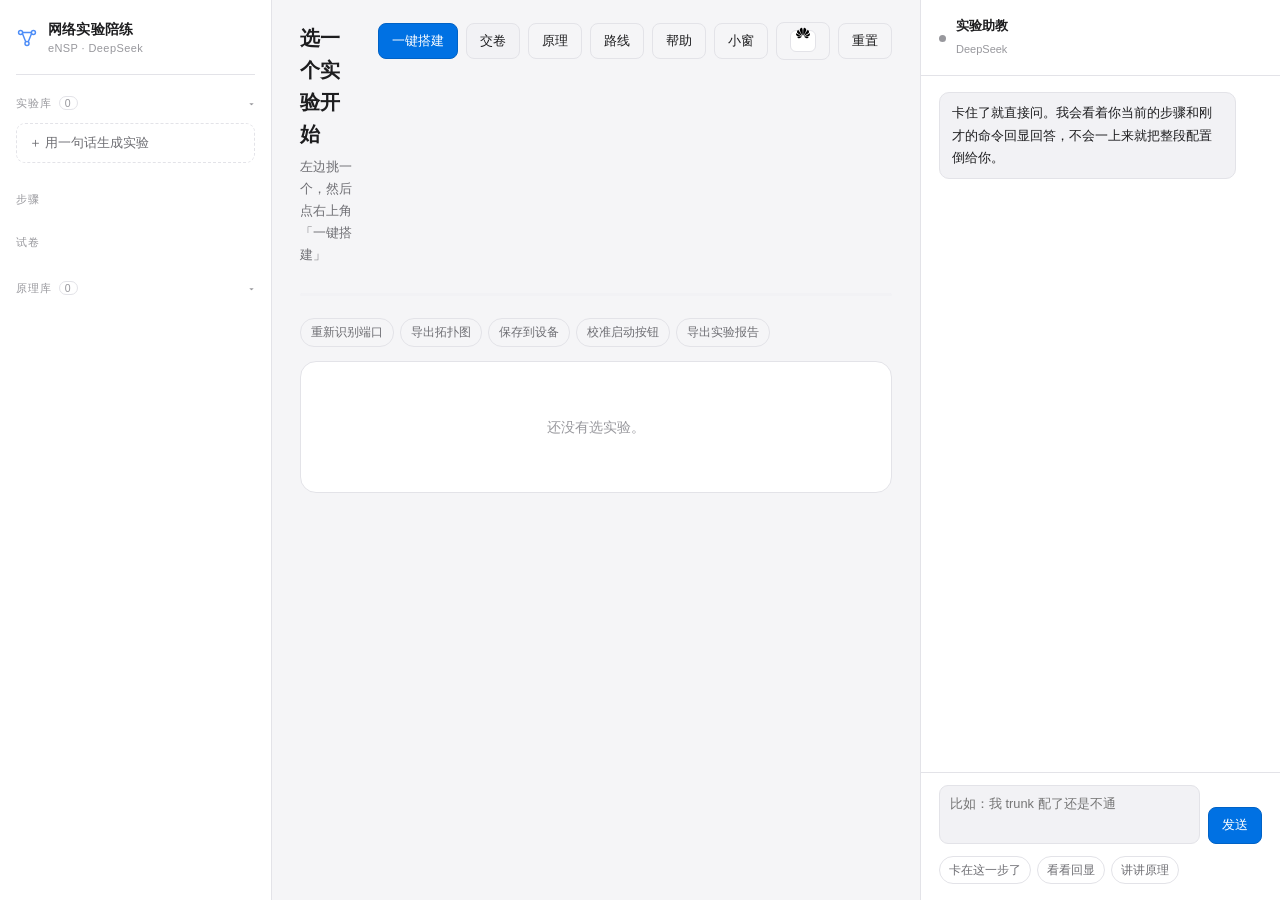
==== web/index.html @ 6971728d "网络实验陪练：AI 驱动的华为 eNSP 实验平台 - 一键搭建拓扑、分步实验、回读真机配置判分 - 命令级差异比对、AI 诊断、三级提示 - 排错实验室（故障注入 + keep 双重判定） - AI" ====
<!DOCTYPE html>
<html lang="zh-CN">
<head>
<meta charset="utf-8">
<meta name="viewport" content="width=device-width, initial-scale=1">
<title>网络实验陪练</title>
<link rel="stylesheet" href="style.css">
</head>
<body>
<div class="app">
  <aside class="side">
    <div class="brand">
      <svg width="22" height="22" viewBox="0 0 24 24" fill="none" stroke="#4d8df7" stroke-width="1.6">
        <circle cx="5" cy="6" r="2.2"/><circle cx="19" cy="6" r="2.2"/>
        <circle cx="12" cy="18" r="2.2"/>
        <path d="M7 7l3.6 9M17 7l-3.6 9M7.2 6h9.6"/>
      </svg>
      <div>
        <b>网络实验陪练</b>
        <span>eNSP · DeepSeek</span>
      </div>
    </div>

    <div class="sec sec-toggle" id="secLabs">
      <span>实验库 <b id="labCount" class="cnt">0</b></span>
      <span class="caret">▾</span>
    </div>
    <button id="btnGen" class="gen-btn">＋ 用一句话生成实验</button>
    <div id="labList" class="lab-list scroll-box"></div>

    <div class="sec">步骤</div>
    <div id="stepper" class="stepper"></div>

    <div class="sec">试卷</div>
    <div id="examBox" class="exam-box"></div>

    <div class="sec sec-toggle" id="secKb">
      <span>原理库 <b id="kbCount" class="cnt">0</b></span>
      <span class="caret">▾</span>
    </div>
    <div id="kbCatsSide" class="kb-side"></div>
  </aside>

  <main class="main">
    <header class="top">
      <div class="titles">
        <h1 id="labTitle">选一个实验开始</h1>
        <p id="labSub">左边挑一个，然后点右上角「一键搭建」</p>
        <div id="labMeta" class="meta-line"></div>
      </div>
      <div class="top-actions">
        <button id="btnBuild" class="btn primary">一键搭建</button>
        <button id="btnGrade" class="btn">交卷</button>
        <button id="btnKB" class="btn ghost" title="查底层原理（Ctrl+K）">原理</button>
        <button id="btnCourse" class="btn ghost" title="按考纲排好的十站路线">路线</button>
        <button id="btnHelp" class="btn ghost" title="使用手册">帮助</button>
        <button id="btnFloat" class="btn ghost" title="开一个贴边小窗，钉在 eNSP 旁边">小窗</button>
        <button id="btnTheme" class="btn ghost theme-btn" title="切换主题：苹果 / 华为">
          <span class="brand brand-apple"><img src="assets/apple.png" alt=""></span>
          <span class="brand brand-huawei"><img src="assets/huawei.svg" alt=""></span>
        </button>
        <button id="btnReset" class="btn ghost" title="清掉当前实验的进度和拓扑">重置</button>
      </div>
    </header>

    <div class="bar"><i id="bar"></i></div>

    <div id="devices" class="devices"></div>
    <div id="devbar" class="devbar">
      <button id="btnDiscover" class="mini">重新识别端口</button>
      <button id="btnMermaid" class="mini">导出拓扑图</button>
      <button id="btnSave" class="mini">保存到设备</button>
      <button id="btnCalib" class="mini">校准启动按钮</button>
      <button id="btnReport" class="mini">导出实验报告</button>
    </div>
    <div id="notice" class="notice hidden"></div>
    <div id="symptom" class="symptom hidden"></div>

    <section id="stepCard" class="card step-card hidden">
      <div class="step-head">
        <span id="stepNo" class="step-no">01</span>
        <div>
          <h2 id="stepTitle"></h2>
          <p id="stepBrief" class="brief"></p>
        </div>
      </div>
      <div id="stepWhy" class="why"></div>
      <div class="actions">
        <button id="btnCheck" class="btn primary">检查这一步</button>
        <button id="btnHint" class="btn">给我提示</button>
        <button id="btnDiag" class="btn">看我配到哪了</button>
        <button id="btnDiff" class="btn ghost">对比标准配置</button>
        <button id="btnAnswer" class="btn ghost">看答案</button>
        <button id="btnApply" class="btn ghost">帮我做</button>
      </div>
      <div id="hintBox" class="hint hidden"></div>
      <div id="output" class="output hidden"></div>
    </section>

    <section id="empty" class="card empty">
      <p>还没有选实验。</p>
    </section>
  </main>

  <aside class="ai">
    <div class="ai-head" id="aiHead" title="未配置时点这里填 Key">
      <span class="dot" id="aiDot"></span>
      <div>
        <b>实验助教</b>
        <span id="aiState">DeepSeek</span>
      </div>
    </div>
    <div id="chat" class="chat">
      <div class="msg bot">卡住了就直接问。我会看着你当前的步骤和刚才的命令回显回答，不会一上来就把整段配置倒给你。</div>
    </div>
    <div class="composer">
      <textarea id="input" rows="2" placeholder="比如：我 trunk 配了还是不通"></textarea>
      <button id="btnSend" class="btn primary send">发送</button>
    </div>
    <div class="quick">
      <button data-q="我卡在这一步了，帮我看看从哪下手">卡在这一步了</button>
      <button data-q="帮我看看刚才的回显，问题出在哪">看看回显</button>
      <button data-q="这一步为什么要这么做，原理讲一下">讲讲原理</button>
    </div>
  </aside>
</div>
<div id="toast" class="toast"></div>

<div id="genModal" class="modal hidden">
  <div class="modal-box">
    <div class="modal-head">
      <div>
        <h3>用一句话生成实验</h3>
        <p>说清你想练什么，我来出拓扑、拆步骤、配检查点</p>
      </div>
      <button id="genClose" class="x">×</button>
    </div>

    <div id="genForm">
      <textarea id="genBrief" rows="3" placeholder="比如：三台交换机做链路聚合，两条线捆成一条，然后验证带宽叠加"></textarea>
      <div class="chips">
        <button data-b="两台交换机做链路聚合，两边各用两条线捆成一个 Eth-Trunk，验证带宽叠加">链路聚合</button>
        <button data-b="一台三层交换机和两台接入交换机，划三个 VLAN，用 OSPF 让 VLAN 间互通">VLAN + OSPF</button>
        <button data-b="用 ACL 禁止 192.168.10.0/24 访问服务器 192.168.20.100，其他流量放行">ACL 控制</button>
        <button data-b="两台路由器做 NAT，内网 PC 用 easy-ip 出公网，再验证内网地址被转换">NAT 出网</button>
      </div>
      <div class="modal-actions">
        <button id="genGo" class="btn primary">生成实验</button>
      </div>
    </div>

    <div id="genLoading" class="hidden">
      <div class="spinner"></div>
      <p id="genStep">正在设计拓扑…</p>
    </div>

    <div id="genResult" class="hidden"></div>
    <div id="genError" class="hidden"></div>

    <div id="genRun" class="hidden">
      <div class="run-head">
        <span id="runStage">正在生成拓扑…</span>
        <span id="runCount"></span>
      </div>
      <div id="runLog" class="run-log"></div>
      <div id="runError" class="run-error hidden"></div>
      <div class="modal-actions">
        <button id="runBack" class="btn ghost">关掉</button>
        <button id="runGo" class="btn primary hidden">开始做这个</button>
      </div>
    </div>
  </div>
</div>

<div id="examModal" class="modal hidden">
  <div class="modal-box">
    <div class="modal-head">
      <div>
        <h3>组一份试卷</h3>
        <p>勾几个实验，每个做完交一次卷，分数累加成总分</p>
      </div>
      <button id="examClose" class="x">×</button>
    </div>
    <div id="examPick" class="pick"></div>
    <div class="modal-actions"><button id="examSave" class="btn primary">就这份</button></div>
  </div>
</div>

<div id="gradeModal" class="modal hidden">
  <div class="modal-box narrow">
    <div class="modal-head">
      <div>
        <h3 id="gradeTitle">成绩单</h3>
        <p id="gradeSub"></p>
      </div>
      <button id="gradeClose" class="x">×</button>
    </div>
    <div id="gradeBody"></div>
    <div class="modal-actions" id="gradeActs"></div>
  </div>
</div>

<div id="kbModal" class="modal hidden">
  <div class="modal-box kb-box">
    <div class="modal-head">
      <div>
        <h3>原理库</h3>
        <p>HCIA / HCIP / HCIE 知识点，从机制讲起，配一个生活化的比喻</p>
      </div>
      <button id="kbClose" class="x">×</button>
    </div>
    <div class="kb-add">
      <input id="kbNewTitle" placeholder="新增知识点：写个名字，例如 QinQ 双层 VLAN">
      <select id="kbNewLevel">
        <option>HCIA</option><option>HCIP</option><option>HCIE</option>
      </select>
      <select id="kbNewCat">
        <option>交换</option><option>路由</option><option>安全</option>
        <option>高可用</option><option>广域</option><option>IPv6</option><option>自动化</option>
      </select>
      <button id="kbNewGo" class="btn primary">生成入库</button>
    </div>
    <div class="kb-body">
      <div class="kb-left">
        <input id="kbQ" placeholder="搜：LSA、三次握手、VRRP 选举…">
        <div id="kbCats" class="kb-cats"></div>
        <div id="kbList" class="kb-list"></div>
      </div>
      <div id="kbDetail" class="kb-detail"><div class="kb-empty">左边选一个知识点</div></div>
    </div>
  </div>
</div>

<script src="app.js"></script>
</body>
</html>
---- web/style.css ----
/* 苹果风格：浅色、大圆角、柔阴影、细字重 */
[data-theme="apple"], :root{
  --bg:#f5f5f7; --panel:#ffffff; --panel2:#f2f2f5; --line:#e3e3e8;
  --text:#1d1d1f; --dim:#6e6e73; --faint:#98989d;
  --accent:#0071e3; --accent-bg:#0071e3; --accent-bd:#0062c6; --accent-fg:#ffffff;
  --ok:#0a8f5b; --ok-bg:#e8f7ef; --ok-bd:#bfe6d3;
  --warn:#a4630a; --warn-bg:#fdf6e7; --warn-bd:#f0dfb8; --warn-fg:#7d4c06;
  --err:#d70015; --err-bg:#fdeced; --err-bd:#f3c8cb; --err-fg:#a5000f;
  --code:#f6f6f8; --shadow:0 12px 40px rgba(0,0,0,.08);
  --r-lg:16px; --r-md:12px; --font:-apple-system,BlinkMacSystemFont,"SF Pro Text","PingFang SC","Microsoft YaHei",sans-serif;
}
/* 华为风格：深色工程感、华为红、小圆角、锐利阴影 */
[data-theme="huawei"]{
  --bg:#0b1220; --panel:#131c2c; --panel2:#1a2436; --line:#26334a;
  --text:#e9eef7; --dim:#95a3b8; --faint:#65748c;
  --accent:#e60012; --accent-bg:#c8102e; --accent-bd:#9e0c24; --accent-fg:#ffffff;
  --ok:#2fbf80; --ok-bg:#122a20; --ok-bd:#1f5340;
  --warn:#e0a03a; --warn-bg:#231a10; --warn-bd:#4a3418;
  --warn-fg:#ecc98a;
  --err:#ff5c5c; --err-bg:#2a1414; --err-bd:#5c2626; --err-fg:#ffb3b3;
  --code:#0a101c; --shadow:0 14px 44px rgba(0,0,0,.5);
  --r-lg:8px; --r-md:6px; --font:"HarmonyOS Sans","Microsoft YaHei","Segoe UI",sans-serif;
}
*{box-sizing:border-box}
html,body{height:100%}
body{
  margin:0;background:var(--bg);color:var(--text);
  font:14px/1.6 var(--font);
  -webkit-font-smoothing:antialiased
}
.theme-btn{display:inline-flex;align-items:center;justify-content:center;padding:4px 5px}
.theme-btn .brand{display:none;width:26px;height:22px;border-radius:6px;align-items:center;
  justify-content:center;transition:.15s;flex:0 0 auto}
.theme-btn .brand img{width:14px;height:14px;display:block}
[data-theme="apple"] .theme-btn .brand-huawei{display:inline-flex;background:#fff;border:1px solid var(--line)}
[data-theme="huawei"] .theme-btn .brand-apple{display:inline-flex;background:#0d0d0f;border:1px solid #2a2a2e}
.theme-btn .brand-apple img{filter:invert(1) brightness(1.4)}
.theme-btn .brand-huawei img{filter:brightness(0) saturate(0)}
button{font:inherit;color:inherit;cursor:pointer}
.hidden{display:none!important}

.app{display:grid;grid-template-columns:272px minmax(0,1fr) 360px;height:100vh}

.side{border-right:1px solid var(--line);padding:18px 16px;overflow-y:auto;background:var(--panel)}
.brand{display:flex;gap:10px;align-items:center;padding-bottom:16px;border-bottom:1px solid var(--line)}
.brand b{display:block;font-size:14px;font-weight:600;letter-spacing:.2px}
.brand span{display:block;font-size:11px;color:var(--faint);letter-spacing:.4px}

.sec{font-size:11px;color:var(--faint);letter-spacing:1.2px;margin:18px 0 8px}
.sec-toggle{display:flex;justify-content:space-between;align-items:center;cursor:pointer;
  user-select:none;padding:2px 0}
.sec-toggle:hover{color:var(--dim)}
.sec-toggle .cnt{font-weight:400;color:var(--faint);font-size:10.5px;
  border:1px solid var(--line);border-radius:9px;padding:0 5px;margin-left:2px}
.sec-toggle .caret{font-size:10px;transition:transform .18s;color:var(--faint)}
.sec-toggle.closed .caret{transform:rotate(-90deg)}
.scroll-box{max-height:38vh;overflow-y:auto;padding-right:5px;scrollbar-width:thin}
.kb-side{display:flex;flex-wrap:wrap;gap:5px;padding-bottom:6px}
.kb-side button{font-size:11px;padding:3px 9px;border-radius:12px;border:1px solid var(--line);
  background:transparent;color:var(--dim)}
.kb-side button:hover{border-color:var(--accent-bd);color:var(--text)}
.kb-side button.on{border-color:var(--accent-bd);color:var(--accent);background:var(--panel2)}

.lab-list{display:flex;flex-direction:column;gap:6px}
.lab{padding:10px 11px;border:1px solid transparent;border-radius:9px;cursor:pointer;transition:.15s;position:relative}
.lab:hover{background:var(--panel2)}
.lab.on{background:var(--panel2);border-color:var(--accent-bd)}
.lab b{display:block;font-size:13px;font-weight:500}
.lab span{display:block;font-size:11.5px;color:var(--dim);margin-top:2px}
.lab .meta{display:flex;gap:8px;align-items:center;margin-top:6px;font-size:11px;color:var(--faint)}
.lv{padding:1px 6px;border-radius:4px;border:1px solid var(--line);font-size:10.5px}
.lv.入门{color:var(--ok);border-color:var(--ok-bd)}
.lv.进阶{color:var(--warn);border-color:var(--warn-bd)}

.stepper{display:flex;flex-direction:column}
.st{display:flex;gap:10px;padding:7px 0;cursor:pointer;position:relative}
.st:not(:last-child):after{content:"";position:absolute;left:9px;top:26px;bottom:-2px;width:1px;background:var(--line)}
.st i{
  width:19px;height:19px;border-radius:50%;border:1px solid var(--line);
  display:grid;place-items:center;font-size:10.5px;font-style:normal;color:var(--faint);
  flex:0 0 auto;background:var(--bg);z-index:1
}
.st b{font-size:12.5px;font-weight:400;color:var(--dim);display:block;line-height:19px}
.st.on b{color:var(--text)}
.st.on i{border-color:var(--accent);color:var(--accent)}
.st.done i{background:var(--ok-bg);border-color:var(--ok-bd);color:var(--ok)}
.st.done b{color:var(--dim)}
.st.done i:before{content:"✓";font-size:10px}

.main{padding:22px 28px 40px;overflow-y:auto}
.top{display:flex;justify-content:space-between;gap:20px;align-items:flex-start}
.titles h1{margin:0;font-size:20px;font-weight:600;letter-spacing:.2px}
.titles p{margin:6px 0 0;color:var(--dim);font-size:13px;line-height:1.7}
.meta-line{display:flex;flex-wrap:wrap;gap:7px;align-items:center;margin-top:9px;font-size:11.5px;color:var(--faint)}
.meta-line .chip{padding:1.5px 8px;border-radius:20px;border:1px solid var(--line);color:var(--dim);font-size:11px}
.meta-line .chip.hi{border-color:var(--accent-bd);color:var(--accent)}
.meta-line .m{color:var(--faint)}
.meta-line .m.mono{font-family:ui-monospace,Consolas,monospace;letter-spacing:.5px}
.top-actions{display:flex;gap:8px;flex:0 0 auto;align-items:center}

.btn{
  padding:7px 13px;border-radius:8px;border:1px solid var(--line);
  background:var(--panel2);color:var(--text);font-size:13px;transition:.15s
}
.btn:hover{border-color:var(--accent-bd)}
.btn:disabled{opacity:.45;cursor:default}
.btn.primary{background:var(--accent-bg);border-color:var(--accent-bd);color:var(--accent-fg)}
.btn.primary:hover{filter:brightness(1.08)}
.btn.ghost{background:transparent}
.btn.icon{padding:7px 9px;line-height:1}

.bar{height:3px;background:var(--panel2);border-radius:2px;margin:18px 0 14px;overflow:hidden}
.bar i{display:block;height:100%;width:0;background:linear-gradient(90deg,var(--accent),var(--ok));transition:.4s}

.devices{display:flex;flex-wrap:wrap;gap:8px;margin-bottom:16px}
.dev{
  display:flex;align-items:center;gap:7px;padding:5px 10px;border:1px solid var(--line);
  border-radius:20px;font-size:12px;color:var(--dim);background:var(--panel)
}
.dev .d{width:6px;height:6px;border-radius:50%;background:var(--faint)}
.dev.up{color:var(--text)}
.dev.up .d{background:var(--ok);box-shadow:0 0 6px var(--ok)}
.dev small{color:var(--faint);font-size:11px}

.devbar{display:flex;gap:6px;margin:-8px 0 14px;flex-wrap:wrap}
.mini{
  font-size:11.5px;padding:4px 10px;border-radius:14px;border:1px solid var(--line);
  background:transparent;color:var(--dim)
}
.mini:hover{border-color:var(--accent-bd);color:var(--text)}

.notice{margin:-4px 0 16px;padding:9px 13px;border:1px solid var(--warn-bd);background:var(--warn-bg);
  border-radius:8px;font-size:12.3px;color:var(--warn-fg);line-height:1.7}
.notice b{color:var(--warn);font-weight:500}
.notice code{font:11.5px ui-monospace,Consolas,monospace;color:var(--dim)}
.symptom{margin:-4px 0 16px;padding:11px 14px;border:1px solid var(--err-bd);background:var(--err-bg);
  border-radius:var(--r-md);font-size:13px;color:var(--err-fg);line-height:1.8}
.symptom:before{content:"故障现象";display:block;font-size:10.5px;letter-spacing:1.4px;
  color:var(--err);opacity:.85;margin-bottom:5px}

.card{background:var(--panel);border:1px solid var(--line);border-radius:var(--r-lg);padding:18px 20px}
.empty{color:var(--faint);text-align:center;padding:40px}

.step-head{display:flex;gap:12px}
.step-no{
  font:600 12px/1 ui-monospace,Consolas,monospace;color:var(--accent);
  border:1px solid var(--accent-bd);border-radius:6px;padding:5px 7px;height:24px
}
.step-head h2{margin:0;font-size:17px;font-weight:600;line-height:1.5}
.brief{margin:8px 0 0;color:var(--dim);font-size:13.5px;line-height:1.8}
.why{margin-top:14px;padding:11px 13px;background:var(--panel2);border-left:2px solid var(--accent-bd);
  border-radius:0 8px 8px 0;color:var(--dim);font-size:13px;line-height:1.85}
.why:before{content:"为什么 ";color:var(--faint);font-size:11.5px;letter-spacing:1px}

.actions{display:flex;gap:8px;margin-top:16px;flex-wrap:wrap}
.hint{margin-top:14px;padding:12px 14px;background:var(--warn-bg);border:1px solid var(--warn-bd);
  border-radius:9px;color:var(--warn-fg);font-size:12.5px;white-space:pre-wrap;line-height:1.75}
.hint .lv{color:var(--warn);margin-right:6px;border-color:var(--warn-bd)}

.output{margin-top:14px}
.res{display:flex;gap:9px;padding:8px 0;border-top:1px solid var(--line);font-size:12.5px}
.res .ic{width:15px;flex:0 0 auto;font-weight:700}
.res.pass .ic{color:var(--ok)}
.res.fail .ic{color:var(--err)}
.res b{font-weight:500;color:var(--text)}
.res code{color:var(--dim);font:11.5px ui-monospace,Consolas,monospace;margin-left:6px}
.raw{
  margin-top:8px;background:var(--code);border:1px solid var(--line);border-radius:8px;
  padding:10px 12px;font:12px/1.65 ui-monospace,Consolas,monospace;color:var(--dim);
  white-space:pre-wrap;max-height:280px;overflow:auto
}
.next-bar{margin-top:16px;display:flex;justify-content:space-between;align-items:center;gap:14px;
  padding:12px 14px;background:var(--ok-bg);border:1px solid var(--ok-bd);border-radius:9px}
.next-bar .ok-line{color:var(--ok);font-size:13px;font-weight:500}
.next-bar .next-hint{color:var(--dim);font-size:12.2px;margin-top:3px}
.diff-box{margin-bottom:14px;padding:11px 14px;background:var(--panel2);border:1px solid var(--line);
  border-radius:9px;font-size:12.4px;line-height:1.85}
.diff-dev{color:var(--text);font-weight:500;margin-top:6px}
.diff-dev:first-child{margin-top:0}
.diff-miss{color:var(--err);font-family:ui-monospace,Consolas,monospace;font-size:11.8px;padding-left:12px}
.diff-extra{color:var(--warn);font-family:ui-monospace,Consolas,monospace;font-size:11.8px;padding-left:12px}
.diff-ok{color:var(--ok);font-size:11.8px;padding-left:12px}
.ans{margin-top:10px;font:12px/1.7 ui-monospace,Consolas,monospace;color:var(--dim);
  background:var(--code);border:1px solid var(--line);border-radius:8px;padding:10px 12px;white-space:pre-wrap}
.diag{margin-top:10px;padding:12px 14px;background:var(--panel2);border:1px solid var(--accent-bd);
  border-left:2px solid var(--accent);border-radius:0 8px 8px 0;font-size:12.8px;line-height:1.85;
  white-space:pre-wrap;color:var(--text)}
.ans-block{margin-top:12px}
.ans-head{display:flex;justify-content:space-between;align-items:center;margin-bottom:6px;
  font-size:12.5px;color:var(--dim)}
.ans-head b{font-weight:500;color:var(--text)}
.ans-head .mini{padding:2px 9px;font-size:11px}

.ai{border-left:1px solid var(--line);background:var(--panel);display:flex;flex-direction:column;min-height:0}
.ai-head{display:flex;gap:10px;align-items:center;padding:16px 18px;border-bottom:1px solid var(--line);cursor:pointer}
.ai-head b{display:block;font-size:13px;font-weight:600}
.ai-head span{font-size:11px;color:var(--faint)}
.dot{width:7px;height:7px;border-radius:50%;background:var(--faint);margin-top:2px}
.dot.on{background:var(--ok);box-shadow:0 0 6px var(--ok)}
.dot.off{background:var(--warn)}

.chat{flex:1;overflow-y:auto;padding:16px 18px;display:flex;flex-direction:column;gap:10px;min-height:0}
.msg{max-width:92%;padding:9px 12px;border-radius:10px;font-size:12.8px;white-space:pre-wrap;line-height:1.75}
.msg.bot{background:var(--panel2);color:var(--text);align-self:flex-start;border:1px solid var(--line)}
.msg.me{background:var(--accent-bg);color:var(--accent-fg);align-self:flex-end}
.msg.err{background:var(--err-bg);border-color:var(--err-bd);color:var(--err-fg)}

.composer{display:flex;gap:8px;padding:12px 18px;border-top:1px solid var(--line)}
.composer textarea{
  flex:1;resize:none;background:var(--panel2);border:1px solid var(--line);border-radius:9px;
  color:var(--text);padding:8px 10px;font:inherit;font-size:12.8px;outline:none
}
.composer textarea:focus{border-color:var(--accent-bd)}
.send{align-self:flex-end;flex:0 0 auto}
.quick{display:flex;gap:6px;padding:0 18px 16px;flex-wrap:wrap}
.quick button{
  font-size:11.5px;padding:4px 9px;border-radius:14px;border:1px solid var(--line);
  background:transparent;color:var(--dim)
}
.quick button:hover{border-color:var(--accent-bd);color:var(--text)}

.toast{
  position:fixed;left:50%;bottom:32px;transform:translate(-50%,20px);opacity:0;
  background:var(--panel);border:1px solid var(--line);padding:9px 16px;border-radius:9px;
  font-size:12.5px;transition:.25s;pointer-events:none;z-index:60;box-shadow:var(--shadow)
}
.toast.on{opacity:1;transform:translate(-50%,0)}

.gen-btn{
  width:100%;margin:0 0 10px;padding:9px 12px;border-radius:9px;font-size:12.5px;
  border:1px dashed var(--line);background:transparent;color:var(--dim);text-align:left;transition:.15s
}
.gen-btn:hover{border-color:var(--accent-bd);color:var(--text);background:var(--panel2)}

.lab .tag{
  font-size:9.5px;padding:1px 5px;border-radius:3px;background:var(--panel2);color:var(--accent);
  border:1px solid var(--accent-bd);letter-spacing:.5px;margin-left:4px
}
.lab .tag.ok{background:var(--ok-bg);color:var(--ok);border-color:var(--ok-bd)}
.lab .del{
  position:absolute;right:8px;top:8px;width:16px;height:16px;line-height:14px;text-align:center;
  border-radius:4px;color:var(--faint);font-size:13px;opacity:0
}
.lab:hover .del{opacity:1}
.lab .del:hover{background:var(--err-bg);color:var(--err)}

.modal{position:fixed;inset:0;background:rgba(8,12,18,.62);display:grid;place-items:center;z-index:50;padding:24px}
[data-theme="light"] .modal{background:rgba(30,40,55,.35)}
.modal-box{
  width:640px;max-width:100%;max-height:84vh;overflow-y:auto;background:var(--panel);
  border:1px solid var(--line);border-radius:var(--r-lg);padding:20px 22px 18px;box-shadow:var(--shadow)
}
.modal-box.narrow{width:480px}
.modal-head{display:flex;justify-content:space-between;align-items:flex-start;gap:12px;margin-bottom:14px}
.modal-head h3{margin:0;font-size:15px;font-weight:600}
.modal-head p{margin:4px 0 0;color:var(--dim);font-size:12.3px}
.x{background:transparent;border:none;color:var(--faint);font-size:20px;line-height:1;padding:2px 6px;border-radius:6px}
.x:hover{background:var(--panel2);color:var(--text)}
#genBrief{
  width:100%;background:var(--panel2);border:1px solid var(--line);border-radius:9px;
  color:var(--text);padding:10px 12px;font:inherit;font-size:13px;resize:vertical;outline:none
}
#genBrief:focus{border-color:var(--accent-bd)}
.chips{display:flex;flex-wrap:wrap;gap:6px;margin-top:10px}
.chips button{
  font-size:11.5px;padding:4px 10px;border-radius:14px;border:1px solid var(--line);
  background:transparent;color:var(--dim)
}
.chips button:hover{border-color:var(--accent-bd);color:var(--text)}
.modal-actions{display:flex;justify-content:flex-end;gap:8px;margin-top:16px;flex-wrap:wrap}

#genLoading{display:flex;gap:12px;align-items:center;padding:16px 4px;color:var(--dim);font-size:12.8px}
.spinner{
  width:16px;height:16px;border:2px solid var(--line);border-top-color:var(--accent);
  border-radius:50%;animation:spin .8s linear infinite;flex:0 0 auto
}
@keyframes spin{to{transform:rotate(360deg)}}

.gr-title{font-size:15px;font-weight:600}
.gr-sub{color:var(--dim);font-size:12.5px;margin-top:4px}
.gr-sec{font-size:11px;color:var(--faint);letter-spacing:1.2px;margin:16px 0 8px}
.gr-devs{display:flex;flex-wrap:wrap;gap:6px}
.gr-dev{font-size:11.5px;padding:3px 9px;border:1px solid var(--line);border-radius:14px;color:var(--dim)}
.gr-dev b{color:var(--text);font-weight:500}
.gr-step{display:flex;gap:9px;padding:6px 0;font-size:12.5px;border-top:1px solid var(--line)}
.gr-step i{font-style:normal;color:var(--accent);font:600 11px ui-monospace,Consolas,monospace;width:20px;flex:0 0 auto;padding-top:2px}
.gr-step span{color:var(--text)}
.gr-step small{display:block;color:var(--faint);font-size:11.5px}
#genError{padding:12px 14px;background:var(--err-bg);border:1px solid var(--err-bd);border-radius:9px;
  color:var(--err-fg);font-size:12.5px;white-space:pre-wrap;line-height:1.7}

.run-head{display:flex;justify-content:space-between;align-items:center;font-size:12.5px;
  color:var(--dim);margin-bottom:10px}
.run-head span:first-child{color:var(--text)}
.run-log{background:var(--code);border:1px solid var(--line);border-radius:9px;padding:10px 12px;
  font:12px/1.8 ui-monospace,Consolas,monospace;color:var(--dim);max-height:300px;overflow:auto;
  white-space:pre-wrap}
.run-error{margin-top:10px;padding:10px 12px;background:var(--err-bg);border:1px solid var(--err-bd);
  border-radius:9px;color:var(--err-fg);font-size:12.3px}

.pick{display:flex;flex-direction:column;gap:2px;max-height:46vh;overflow:auto}
.pick label{display:flex;gap:9px;align-items:flex-start;padding:9px 10px;border-radius:8px;cursor:pointer}
.pick label:hover{background:var(--panel2)}
.pick input{margin-top:3px;accent-color:var(--accent)}
.pick b{font-size:12.8px;font-weight:500;display:block}
.pick small{color:var(--faint);font-size:11.5px}

.exam-box{display:flex;flex-direction:column;gap:4px}
.exam-row{display:flex;justify-content:space-between;gap:8px;padding:6px 8px;border-radius:7px;
  font-size:12px;cursor:pointer;color:var(--dim)}
.exam-row:hover{background:var(--panel2);color:var(--text)}
.exam-row b{font-weight:500;color:var(--text)}
.exam-row b.na{color:var(--faint);font-weight:400}
.exam-total{margin-top:6px;padding:8px 9px;border-top:1px solid var(--line);font-size:12px;color:var(--dim)}
.exam-total b{color:var(--ok);font-size:14px;font-weight:600}

.g-score{display:flex;align-items:baseline;gap:10px;margin:6px 0 16px}
.g-score .n{font:600 40px/1 -apple-system,"Segoe UI",sans-serif;color:var(--ok)}
.g-score .n.bad{color:var(--err)}
.g-score .u{color:var(--faint);font-size:12.5px}
.g-score .lv{margin-left:auto;font-size:12px;padding:3px 10px;border-radius:12px;
  border:1px solid var(--line);color:var(--dim)}
.g-row{display:flex;gap:10px;padding:8px 0;border-top:1px solid var(--line);font-size:12.5px}
.g-row .idx{color:var(--accent);font:600 11px ui-monospace,Consolas,monospace;width:18px;flex:0 0 auto}
.g-row .t{flex:1;color:var(--text)}
.g-row .t small{display:block;color:var(--err);font-size:11px;margin-top:2px}
.g-row .s{color:var(--text);font-weight:500;flex:0 0 auto}
.g-row .s.zero{color:var(--err)}

::-webkit-scrollbar{width:9px;height:9px}::-webkit-scrollbar-thumb{background:var(--line);border-radius:5px}
::-webkit-scrollbar-track{background:transparent}

.kb-box{width:1000px;height:84vh;display:flex;flex-direction:column;padding-bottom:12px}
.kb-body{display:grid;grid-template-columns:290px minmax(0,1fr);gap:16px;flex:1;min-height:0}
.kb-add{display:flex;gap:8px;margin-bottom:13px;align-items:center}
.kb-add input{flex:1;background:var(--panel2);border:1px solid var(--line);border-radius:8px;
  color:var(--text);padding:7px 11px;font:inherit;font-size:12.5px;outline:none}
.kb-add input:focus{border-color:var(--accent-bd)}
.kb-add select{background:var(--panel2);border:1px solid var(--line);border-radius:8px;
  color:var(--dim);padding:7px 6px;font-size:12px;outline:none}
.kb-add .btn{padding:7px 14px;font-size:12.5px}
.kb-left{display:flex;flex-direction:column;min-height:0;border-right:1px solid var(--line);padding-right:14px}
#kbQ{width:100%;background:var(--panel2);border:1px solid var(--line);border-radius:8px;
  color:var(--text);padding:8px 11px;font:inherit;font-size:12.8px;outline:none}
#kbQ:focus{border-color:var(--accent-bd)}
.kb-cats{display:flex;flex-wrap:wrap;gap:5px;margin:9px 0}
.kb-cats button{font-size:11px;padding:2.5px 9px;border-radius:12px;border:1px solid var(--line);
  background:transparent;color:var(--dim)}
.kb-cats button.on{border-color:var(--accent-bd);color:var(--accent);background:var(--panel2)}
.kb-list{flex:1;overflow-y:auto;display:flex;flex-direction:column;gap:2px}
.kb-item{padding:8px 10px;border-radius:8px;cursor:pointer;border:1px solid transparent}
.kb-item:hover{background:var(--panel2)}
.kb-item.on{background:var(--panel2);border-color:var(--accent-bd)}
.kb-item b{display:block;font-size:12.8px;font-weight:500}
.kb-item span{display:block;font-size:11.5px;color:var(--faint);margin-top:2px;
  overflow:hidden;text-overflow:ellipsis;white-space:nowrap}
.kb-lv{font-size:9.5px;padding:0 5px;border-radius:3px;border:1px solid var(--line);
  color:var(--faint);margin-left:5px;vertical-align:middle}
.kb-lv.HCIA{color:var(--ok);border-color:var(--ok-bd)}
.kb-lv.HCIP{color:var(--accent);border-color:var(--accent-bd)}
.kb-lv.HCIE{color:var(--warn);border-color:var(--warn-bd)}
.kb-detail{overflow-y:auto;padding-right:8px;min-height:0}
.kb-empty{color:var(--faint);text-align:center;padding:60px 0;font-size:13px}
.kb-h1{font-size:18px;font-weight:600;margin:0 0 6px}
.kb-one{color:var(--dim);font-size:13px;margin-bottom:14px}
.kb-analogy{background:var(--panel2);border:1px solid var(--line);border-radius:9px;
  padding:11px 14px;font-size:13px;line-height:1.9;color:var(--text);margin-bottom:16px}
.kb-analogy:before{content:"打个比方";display:block;font-size:11px;color:var(--faint);
  letter-spacing:1px;margin-bottom:6px}
.kb-md{font-size:13.2px;line-height:1.95;color:var(--text)}
.kb-md h3{font-size:14.5px;font-weight:600;margin:18px 0 8px}
.kb-md h4{font-size:13.5px;font-weight:600;margin:14px 0 6px;color:var(--dim)}
.kb-md p{margin:8px 0}
.kb-md ul{margin:8px 0;padding-left:18px}
.kb-md li{margin:4px 0}
.kb-md code{background:var(--code);border:1px solid var(--line);border-radius:4px;
  padding:1px 5px;font:12px ui-monospace,Consolas,monospace;color:var(--accent)}
.kb-md b{font-weight:600}
.kb-sec{margin-top:20px;padding-top:14px;border-top:1px solid var(--line)}
.kb-sec h5{margin:0 0 8px;font-size:11px;letter-spacing:1.2px;color:var(--faint);font-weight:400}
.kb-cmds{display:flex;flex-direction:column;gap:5px}
.kb-cmds code{background:var(--code);border:1px solid var(--line);border-radius:6px;
  padding:6px 10px;font:12px ui-monospace,Consolas,monospace;color:var(--dim);display:block}
.kb-pit{display:flex;gap:8px;font-size:12.8px;color:var(--dim);padding:3px 0;line-height:1.7}
.kb-pit i{color:var(--warn);font-style:normal}
.kb-qa{border-left:2px solid var(--accent-bd);padding:2px 0 2px 12px;margin-bottom:12px}
.kb-qa b{display:block;font-size:13px;font-weight:500;margin-bottom:4px}
.kb-qa span{font-size:12.8px;color:var(--dim);line-height:1.8}
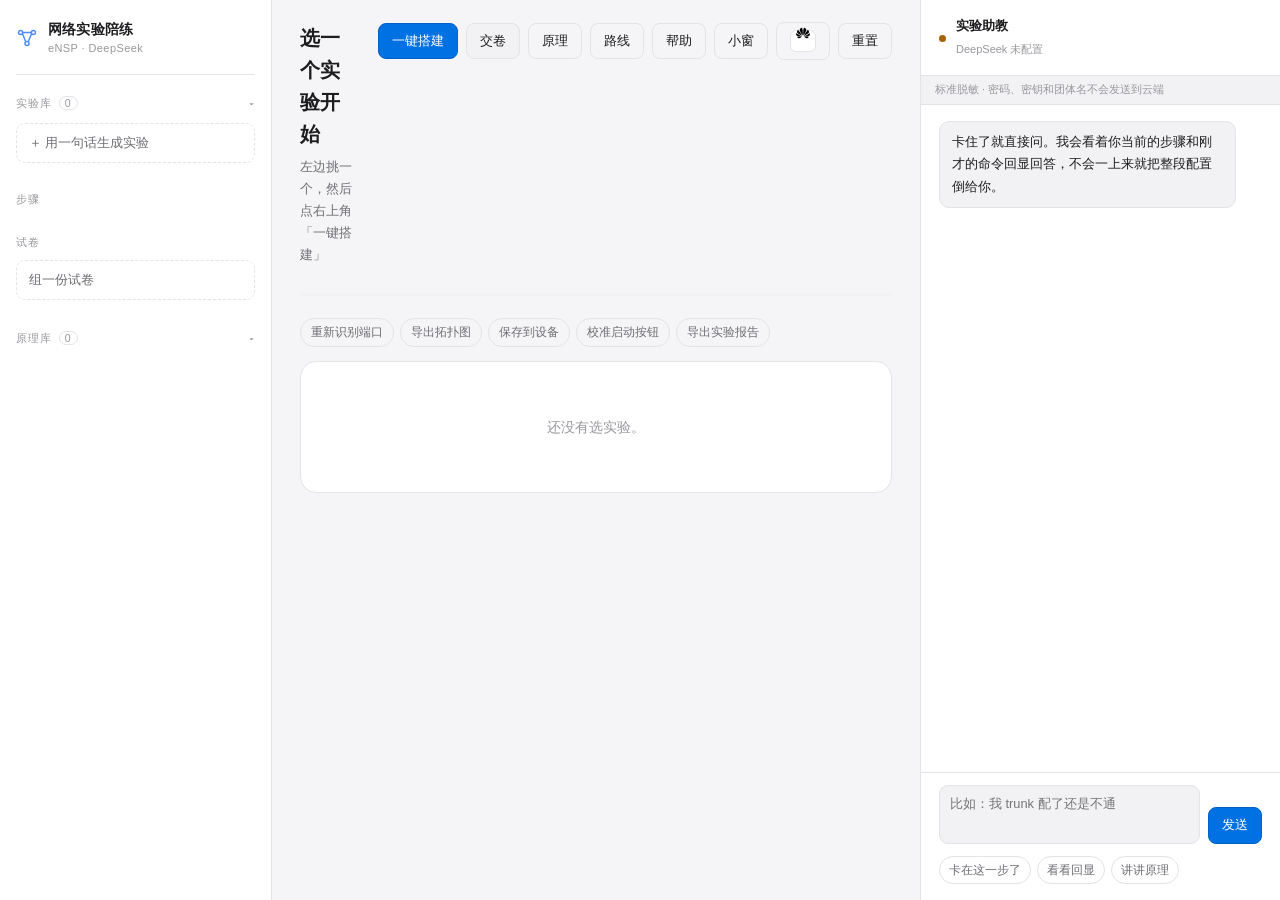
==== commit 564ab086: "feat: 加固执行安全并完善学习闭环 - 统一命令白名单、破坏性命令拦截与审计\n- 增加本地 API 会话校验和资源路径边界\n- 使用 VRP 视图栈改进配置比对并增加收敛重试\n- 增加自适应" ====
--- a/web/index.html
+++ b/web/index.html
@@ -103,13 +103,14 @@
   </main>
 
   <aside class="ai">
-    <div class="ai-head" id="aiHead" title="未配置时点这里填 Key">
+    <div class="ai-head" id="aiHead" title="设置 Key、隐私和云端 AI 开关">
       <span class="dot" id="aiDot"></span>
       <div>
         <b>实验助教</b>
         <span id="aiState">DeepSeek</span>
       </div>
     </div>
+    <div id="privacyLine" class="privacy-line">标准脱敏 · 点上方可调整发送范围</div>
     <div id="chat" class="chat">
       <div class="msg bot">卡住了就直接问。我会看着你当前的步骤和刚才的命令回显回答，不会一上来就把整段配置倒给你。</div>
     </div>
@@ -125,6 +126,38 @@
   </aside>
 </div>
 <div id="toast" class="toast"></div>
+
+<div id="aiModal" class="modal hidden">
+  <div class="modal-box narrow">
+    <div class="modal-head">
+      <div>
+        <h3>实验助教设置</h3>
+        <p>Key 只存本机；设备配置发往云端前会按这里的级别脱敏</p>
+      </div>
+      <button id="aiClose" class="x">×</button>
+    </div>
+    <div class="ai-settings">
+      <label for="aiKey">DeepSeek API Key</label>
+      <input id="aiKey" type="password" autocomplete="off" spellcheck="false"
+             placeholder="已配置时留空即可保持原 Key">
+      <label for="aiPrivacy">发送隐私级别</label>
+      <select id="aiPrivacy">
+        <option value="secrets">标准：隐藏密码、密钥和 SNMP 团体名</option>
+        <option value="strict">严格：额外替换 IP 地址，禁用自动代做和生成实验</option>
+        <option value="off">原样：不脱敏，仅建议在本机受控环境使用</option>
+      </select>
+      <label class="ai-check">
+        <input id="aiCloud" type="checkbox">
+        <span>允许把当前问题和配置发送到 DeepSeek</span>
+      </label>
+      <p class="ai-note" id="aiNote"></p>
+    </div>
+    <div class="modal-actions">
+      <button id="aiCancel" class="btn ghost">取消</button>
+      <button id="aiSave" class="btn primary">保存设置</button>
+    </div>
+  </div>
+</div>
 
 <div id="genModal" class="modal hidden">
   <div class="modal-box">
@@ -231,6 +264,7 @@
   </div>
 </div>
 
+<script src="client.js"></script>
 <script src="app.js"></script>
 </body>
 </html>
--- a/web/style.css
+++ b/web/style.css
@@ -313,6 +313,24 @@
 .exam-row b.na{color:var(--faint);font-weight:400}
 .exam-total{margin-top:6px;padding:8px 9px;border-top:1px solid var(--line);font-size:12px;color:var(--dim)}
 .exam-total b{color:var(--ok);font-size:14px;font-weight:600}
+
+.ai-settings{display:flex;flex-direction:column;gap:7px}
+.ai-settings>label{font-size:11.5px;color:var(--dim);margin-top:3px}
+.ai-settings>input,.ai-settings>select{
+  width:100%;background:var(--panel2);border:1px solid var(--line);border-radius:8px;
+  color:var(--text);padding:8px 10px;font:inherit;font-size:12.5px;outline:none
+}
+.ai-settings>input:focus,.ai-settings>select:focus{border-color:var(--accent-bd)}
+.ai-settings .ai-check{display:flex;align-items:flex-start;gap:8px;margin-top:7px;color:var(--text);
+  font-size:12.3px;line-height:1.6;cursor:pointer}
+.ai-settings .ai-check input{margin-top:3px;accent-color:var(--accent)}
+.ai-note{margin:4px 0 0;padding:8px 10px;background:var(--panel2);border-left:2px solid var(--accent-bd);
+  border-radius:0 7px 7px 0;color:var(--faint);font-size:11.5px;line-height:1.7}
+.msg.bot.streaming:after{content:"";display:inline-block;width:6px;height:13px;margin-left:3px;
+  background:var(--accent);vertical-align:-2px;animation:blink 1s steps(2) infinite}
+@keyframes blink{50%{opacity:0}}
+.privacy-line{padding:6px 14px;border-bottom:1px solid var(--line);color:var(--faint);
+  font-size:10.5px;line-height:1.5;background:var(--panel2)}
 
 .g-score{display:flex;align-items:baseline;gap:10px;margin:6px 0 16px}
 .g-score .n{font:600 40px/1 -apple-system,"Segoe UI",sans-serif;color:var(--ok)}
@@ -376,6 +394,11 @@
 .kb-md code{background:var(--code);border:1px solid var(--line);border-radius:4px;
   padding:1px 5px;font:12px ui-monospace,Consolas,monospace;color:var(--accent)}
 .kb-md b{font-weight:600}
+.kb-md table{border-collapse:collapse;margin:10px 0;width:100%}
+.kb-md th,.kb-md td{border:1px solid var(--line);padding:6px 10px;font-size:12.5px;
+  text-align:left;line-height:1.7}
+.kb-md th{background:var(--panel2);font-weight:500;color:var(--text)}
+.kb-md tr:nth-child(even) td{background:var(--panel2)}
 .kb-sec{margin-top:20px;padding-top:14px;border-top:1px solid var(--line)}
 .kb-sec h5{margin:0 0 8px;font-size:11px;letter-spacing:1.2px;color:var(--faint);font-weight:400}
 .kb-cmds{display:flex;flex-direction:column;gap:5px}
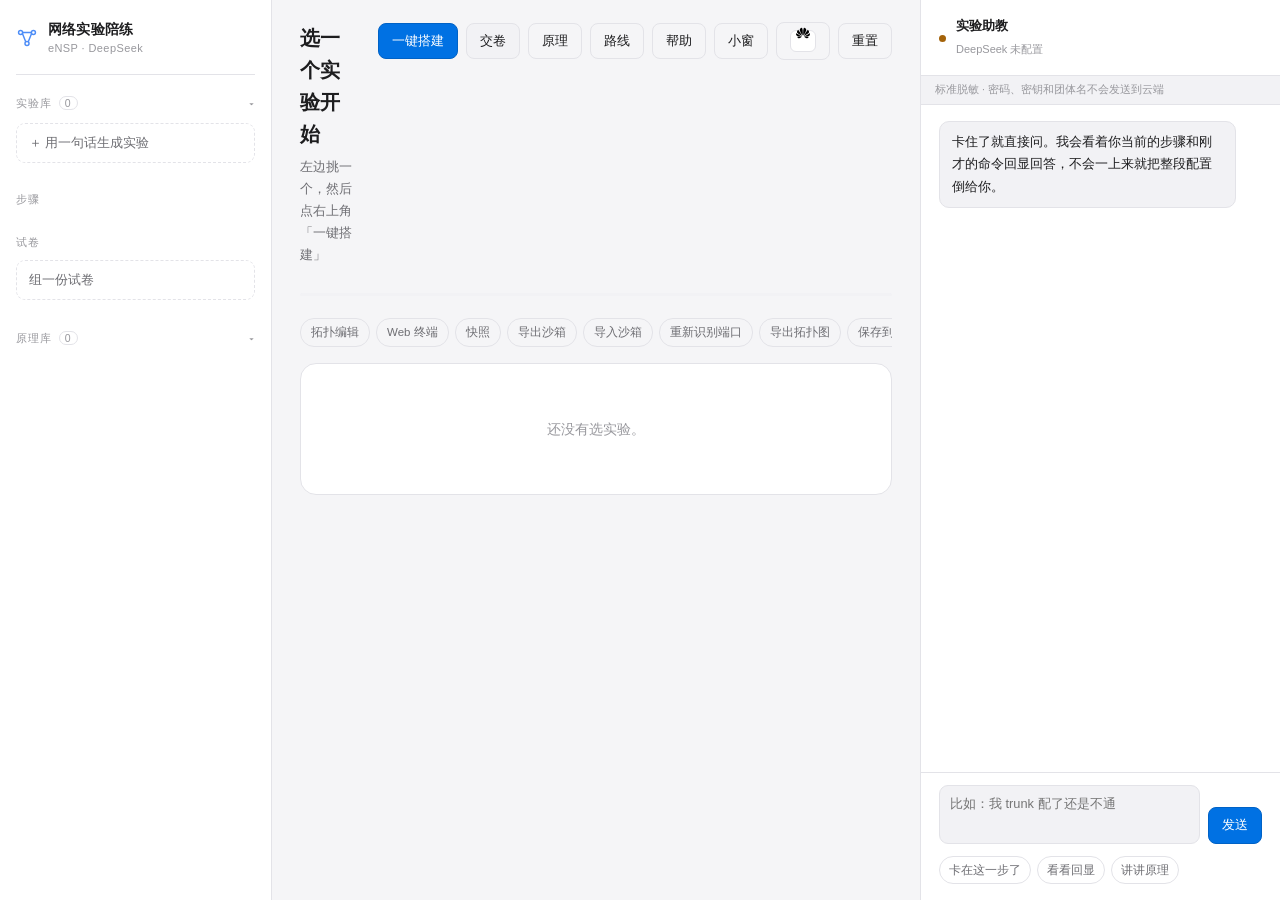
==== commit bf95084f: "feat: 增加 Studio 拓扑终端快照与沙箱 - 新增浏览器拓扑编辑、自定义实验与自动端口分配\n- 新增 WebSocket console 终端和持久命令会话\n- 新增配置快照捕获、视图栈" ====
--- a/web/index.html
+++ b/web/index.html
@@ -67,6 +67,11 @@
 
     <div id="devices" class="devices"></div>
     <div id="devbar" class="devbar">
+      <button id="btnTopology" class="mini">拓扑编辑</button>
+      <button id="btnTerminal" class="mini">Web 终端</button>
+      <button id="btnSnapshots" class="mini">快照</button>
+      <button id="btnSandboxExport" class="mini">导出沙箱</button>
+      <button id="btnSandboxImport" class="mini">导入沙箱</button>
       <button id="btnDiscover" class="mini">重新识别端口</button>
       <button id="btnMermaid" class="mini">导出拓扑图</button>
       <button id="btnSave" class="mini">保存到设备</button>
@@ -265,6 +270,8 @@
 </div>
 
 <script src="client.js"></script>
+<script src="client.js"></script>
+<script src="studio.js"></script>
 <script src="app.js"></script>
 </body>
 </html>
--- a/web/style.css
+++ b/web/style.css
@@ -122,8 +122,11 @@
 .dev.up .d{background:var(--ok);box-shadow:0 0 6px var(--ok)}
 .dev small{color:var(--faint);font-size:11px}
 
-.devbar{display:flex;gap:6px;margin:-8px 0 14px;flex-wrap:wrap}
+.devbar{display:flex;gap:6px;margin:-8px 0 14px;flex-wrap:nowrap;overflow-x:auto;
+  padding-bottom:2px;scrollbar-width:none}
+.devbar::-webkit-scrollbar{height:0}
 .mini{
+  flex:0 0 auto;white-space:nowrap;
   font-size:11.5px;padding:4px 10px;border-radius:14px;border:1px solid var(--line);
   background:transparent;color:var(--dim)
 }
@@ -331,6 +334,117 @@
 @keyframes blink{50%{opacity:0}}
 .privacy-line{padding:6px 14px;border-bottom:1px solid var(--line);color:var(--faint);
   font-size:10.5px;line-height:1.5;background:var(--panel2)}
+
+/* Studio: topology, terminal, snapshots, sandbox */
+.sandbox-card .actions{display:none}
+.studio-box{width:min(1380px,96vw);height:88vh;overflow:hidden;display:flex;flex-direction:column;
+  padding:18px 20px 14px}
+.studio-head{display:flex;justify-content:space-between;gap:16px;align-items:flex-start;flex:0 0 auto}
+.studio-title h3{margin:0;font-size:16px;font-weight:600}
+.studio-title p{margin:4px 0 0;color:var(--faint);font-size:11.8px;line-height:1.6}
+.studio-head-actions{display:flex;gap:8px;align-items:center;flex:0 0 auto}
+.studio-label{font-size:10.5px;letter-spacing:1.3px;color:var(--faint);margin:0 0 6px}
+.studio-dim{font-size:11px;color:var(--faint)}
+.studio-note{margin:8px 0 0;color:var(--faint);font-size:11.2px;line-height:1.7}
+.studio-empty{padding:16px 4px;color:var(--faint);font-size:11.8px;line-height:1.7}
+.studio-error{margin-top:8px;padding:8px 11px;border:1px solid var(--err-bd);background:var(--err-bg);
+  color:var(--err-fg);border-radius:7px;font-size:12px;line-height:1.6}
+.studio-danger{color:var(--err)!important;border-color:var(--err-bd)!important}
+.studio-actions{display:flex;justify-content:space-between;gap:12px;align-items:center;flex:0 0 auto;
+  padding-top:10px;border-top:1px solid var(--line);margin-top:10px}
+.topo-meta{display:flex;gap:9px;margin:12px 0 10px;flex:0 0 auto}
+.topo-meta label{flex:1;display:flex;align-items:center;gap:7px;color:var(--faint);font-size:11px}
+.topo-meta input,.topo-inspector input,.topo-inspector select{
+  width:100%;background:var(--panel2);border:1px solid var(--line);border-radius:7px;
+  color:var(--text);padding:6px 9px;font:inherit;font-size:12px;outline:none;min-width:0
+}
+.topo-meta input:focus,.topo-inspector input:focus,.topo-inspector select:focus{border-color:var(--accent-bd)}
+.topo-layout{display:grid;grid-template-columns:180px minmax(0,1fr) 265px;gap:10px;flex:1;min-height:0}
+.topo-panel{background:var(--panel2);border:1px solid var(--line);border-radius:9px;padding:11px;
+  overflow:auto;min-height:0}
+.topo-models{display:flex;flex-direction:column;gap:5px;margin-bottom:14px}
+.topo-model{display:flex;justify-content:space-between;align-items:center;gap:6px;text-align:left;
+  background:var(--panel);border:1px solid var(--line);border-radius:7px;padding:7px 8px;color:var(--text)}
+.topo-model:hover{border-color:var(--accent-bd)}
+.topo-model b{font-size:11.5px;font-weight:500}
+.topo-model small{font-size:9.5px;color:var(--faint)}
+.topo-stage-wrap{min-width:0;min-height:0;overflow:auto;border:1px solid var(--line);
+  border-radius:9px;background:var(--panel)}
+.topo-toolbar{position:sticky;left:0;top:0;z-index:3;display:flex;justify-content:space-between;
+  gap:10px;padding:7px 10px;border-bottom:1px solid var(--line);background:var(--panel);
+  font-size:10.5px;color:var(--faint)}
+.topo-stage{position:relative;width:1200px;height:700px;min-width:1200px;min-height:700px;
+  background-color:var(--bg);
+  background-image:linear-gradient(var(--line) 1px,transparent 1px),
+    linear-gradient(90deg,var(--line) 1px,transparent 1px);
+  background-size:30px 30px;background-position:-1px -1px}
+.topo-lines{position:absolute;inset:0;width:1200px;height:700px;pointer-events:none}
+.topo-line{stroke:var(--accent);stroke-width:2;stroke-dasharray:5 3;opacity:.72}
+.topo-nodes{position:absolute;inset:0}
+.topo-node{position:absolute;width:104px;height:60px;padding:7px 8px;border:1px solid var(--line);
+  border-radius:9px;background:var(--panel);box-shadow:var(--shadow);cursor:grab;user-select:none;
+  touch-action:none;transition:border-color .12s,box-shadow .12s}
+.topo-node:hover{border-color:var(--accent-bd)}
+.topo-node.on{border-color:var(--accent);box-shadow:0 0 0 2px var(--accent-bg),var(--shadow)}
+.topo-node.linking{border-style:dashed;border-color:var(--warn)}
+.topo-node b{display:block;font-size:12.5px;font-weight:600;margin-top:3px;white-space:nowrap;
+  overflow:hidden;text-overflow:ellipsis}
+.topo-node small{display:block;font-size:9.5px;color:var(--faint);white-space:nowrap;
+  overflow:hidden;text-overflow:ellipsis}
+.topo-node-model{float:right;font:9px/1.5 ui-monospace,Consolas,monospace;color:var(--accent);
+  border:1px solid var(--accent-bd);border-radius:4px;padding:0 4px}
+.topo-inspector-body{display:flex;flex-direction:column;gap:7px;margin-bottom:14px}
+.topo-inspector label{display:flex;flex-direction:column;gap:4px;color:var(--faint);font-size:10.5px}
+.topo-link-list{display:flex;flex-direction:column;gap:4px}
+.topo-link-row{display:flex;justify-content:space-between;gap:7px;align-items:center;
+  border-top:1px solid var(--line);padding:6px 0}
+.topo-link-row b{display:block;font-size:11px;font-weight:500;color:var(--text)}
+.topo-link-row small{display:block;font-size:9.5px;color:var(--faint);margin-top:2px}
+.topo-remove{background:transparent;border:0;color:var(--faint);font-size:16px;line-height:1;padding:2px 4px}
+.topo-remove:hover{color:var(--err)}
+.terminal-box{height:86vh}
+.term-state{font-size:11px;color:var(--ok);border:1px solid var(--ok-bd);background:var(--ok-bg);
+  border-radius:12px;padding:2px 9px}
+.term-state.bad{color:var(--err);border-color:var(--err-bd);background:var(--err-bg)}
+.term-devices{display:flex;gap:5px;flex-wrap:wrap;margin:12px 0 8px;flex:0 0 auto;min-height:27px}
+.term-device{font-size:11px;border:1px solid var(--line);border-radius:13px;padding:3px 10px;
+  background:transparent;color:var(--faint)}
+.term-device.on{border-color:var(--accent-bd);color:var(--accent);background:var(--panel2)}
+.term-device.up:before{content:"";display:inline-block;width:5px;height:5px;border-radius:50%;
+  background:var(--ok);margin-right:5px;vertical-align:1px}
+.term-out{flex:1;min-height:0;margin:0;padding:12px 14px;background:var(--code);
+  border:1px solid var(--line);border-radius:9px;color:var(--text);overflow:auto;
+  font:12px/1.65 ui-monospace,Consolas,monospace;white-space:pre-wrap;word-break:break-word}
+.term-echo{color:var(--accent)}
+.term-system{color:var(--faint)}
+.term-error{color:var(--err)}
+.term-composer{display:flex;align-items:center;gap:8px;padding-top:9px;flex:0 0 auto}
+.term-prompt{font:13px ui-monospace,Consolas,monospace;color:var(--accent)}
+.term-composer input{flex:1;background:var(--panel2);border:1px solid var(--line);border-radius:7px;
+  color:var(--text);padding:8px 10px;font:12px ui-monospace,Consolas,monospace;outline:none}
+.term-composer input:focus{border-color:var(--accent-bd)}
+.term-composer input:disabled{opacity:.5}
+.snapshot-box{height:78vh}
+.snapshot-capture{display:flex;gap:8px;margin-top:12px;flex:0 0 auto}
+.snapshot-capture input{flex:1;background:var(--panel2);border:1px solid var(--line);border-radius:7px;
+  color:var(--text);padding:8px 10px;font:inherit;font-size:12.5px;outline:none}
+.snapshot-capture input:focus{border-color:var(--accent-bd)}
+.snapshot-list{flex:1;min-height:0;overflow:auto;border-top:1px solid var(--line);margin-top:10px}
+.snapshot-row{display:flex;justify-content:space-between;align-items:center;gap:12px;
+  padding:10px 2px;border-bottom:1px solid var(--line)}
+.snapshot-main b{display:block;font-size:12.8px;font-weight:500}
+.snapshot-main small{display:block;font-size:10.8px;color:var(--faint);margin-top:2px}
+.snapshot-actions{display:flex;gap:5px;flex:0 0 auto}
+.snapshot-actions .btn{padding:4px 9px;font-size:11px}
+.snapshot-detail{max-height:28vh;overflow:auto;margin:10px 0 0;padding:10px 12px;background:var(--code);
+  border:1px solid var(--line);border-radius:8px;font:11.5px/1.6 ui-monospace,Consolas,monospace;
+  color:var(--dim);white-space:pre-wrap;flex:0 0 auto}
+@media(max-width:1100px){
+  .studio-box{width:98vw;height:94vh}
+  .topo-layout{grid-template-columns:145px minmax(0,1fr) 220px}
+  .topo-meta{flex-direction:column}
+  .snapshot-row{align-items:flex-start;flex-direction:column}
+}
 
 .g-score{display:flex;align-items:baseline;gap:10px;margin:6px 0 16px}
 .g-score .n{font:600 40px/1 -apple-system,"Segoe UI",sans-serif;color:var(--ok)}
